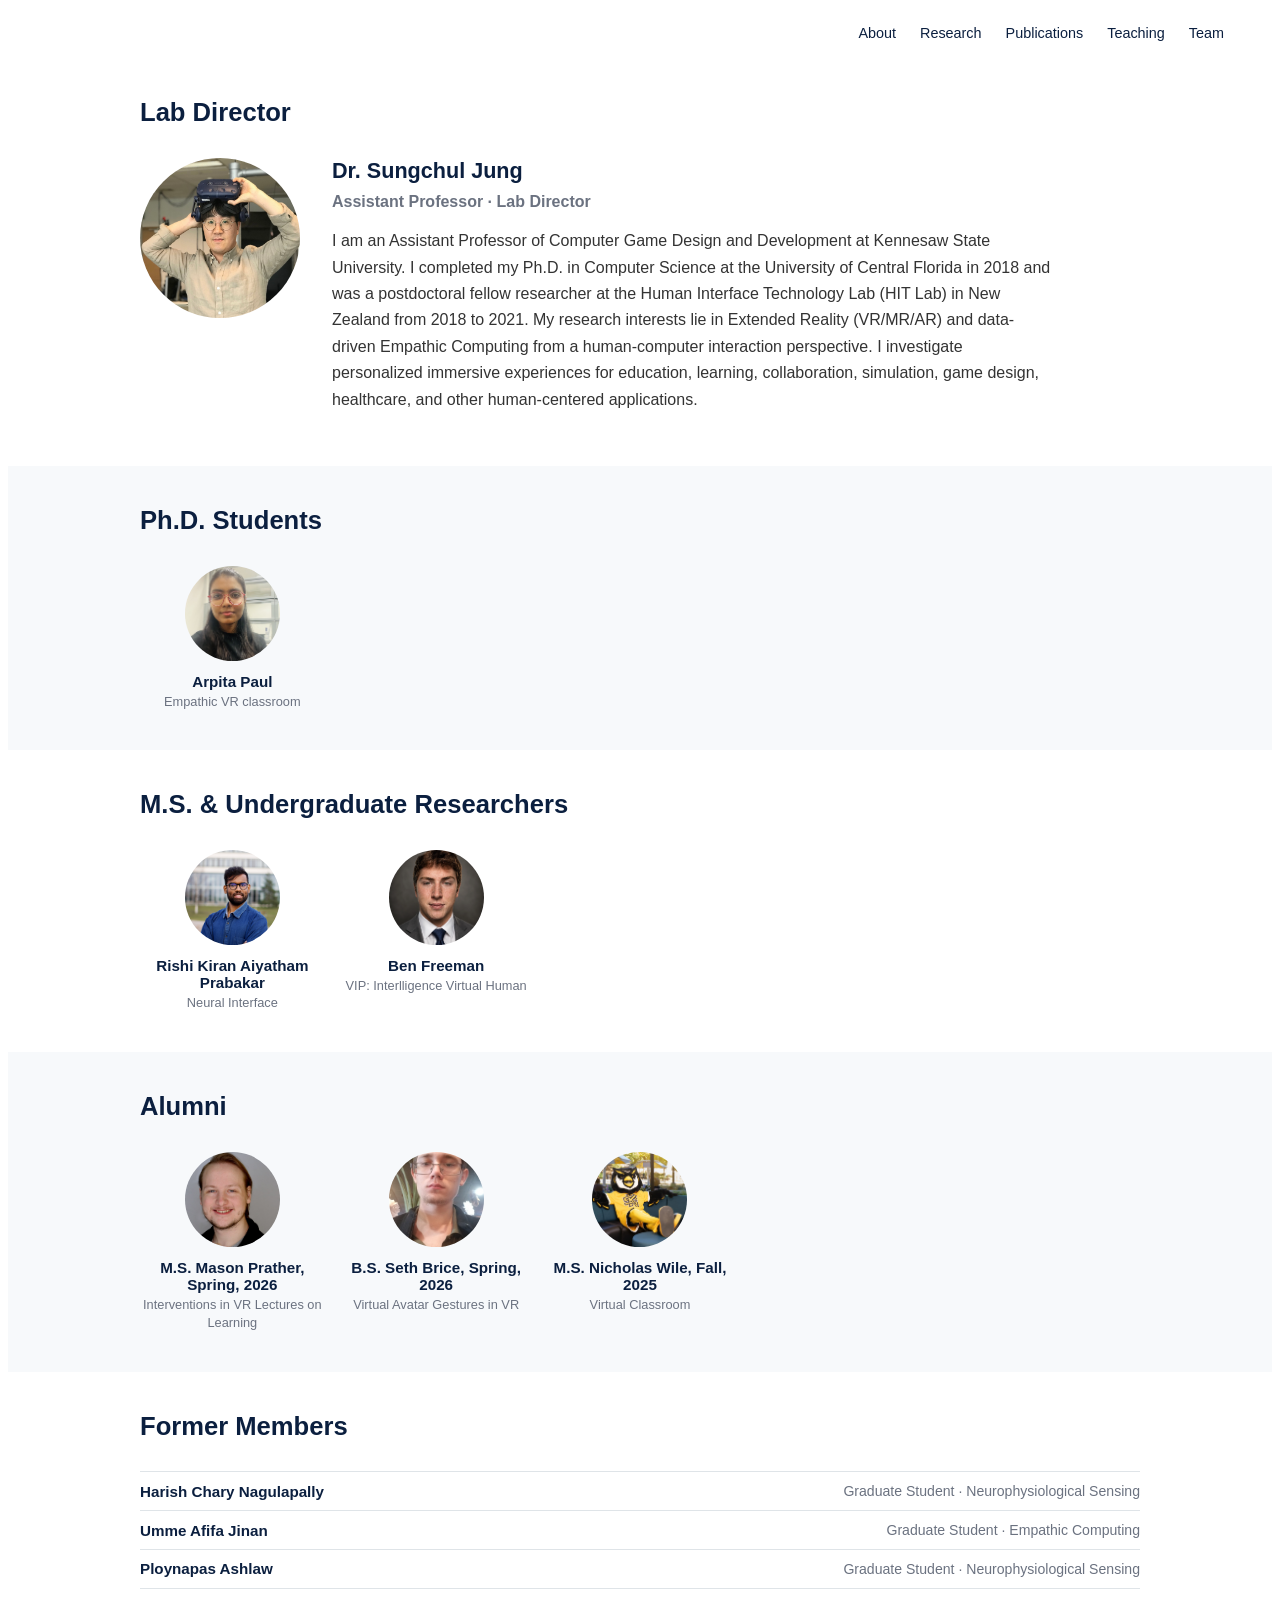
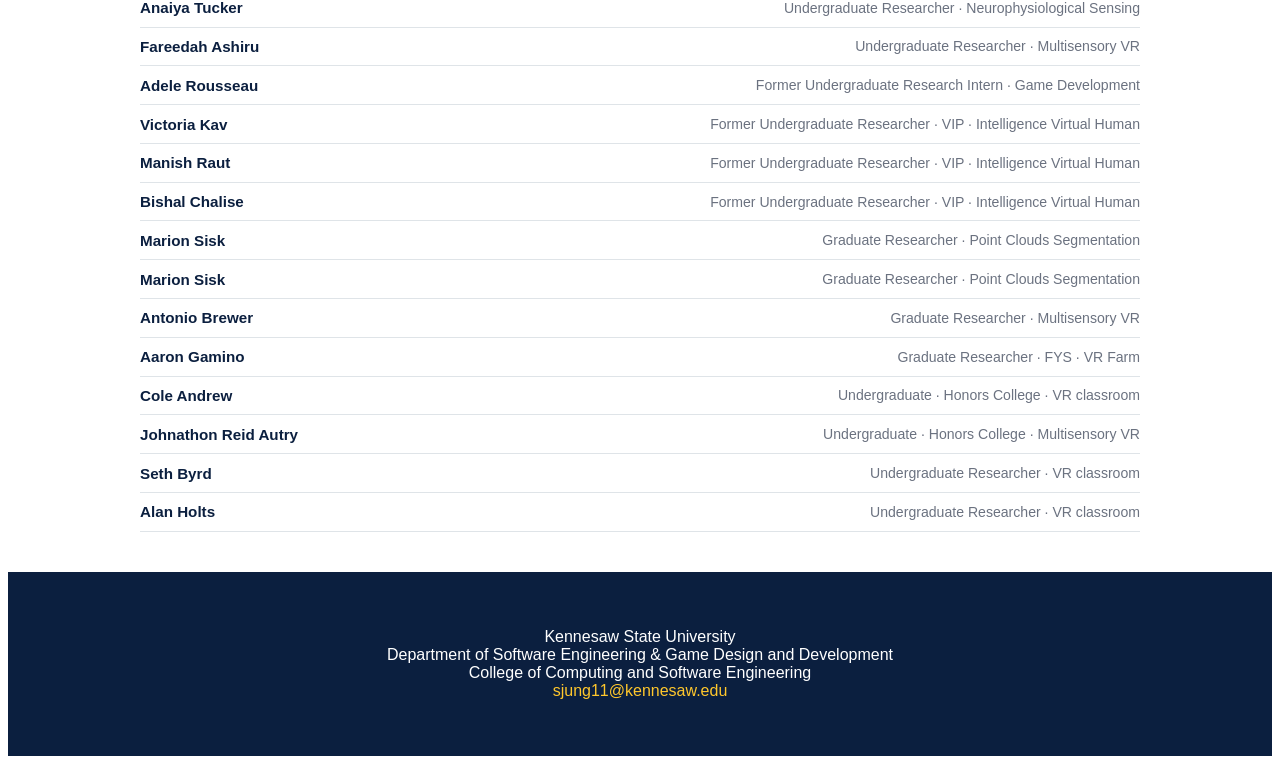
==== members.html @ 5826790e "Update members.html" ====
<!DOCTYPE HTML>
<html lang="en">

<head>

    <title>Team | EI Lab | Kennesaw State University</title>

    <meta charset="utf-8" />

    <meta name="viewport"
          content="width=device-width, initial-scale=1, user-scalable=no" />

    <link rel="stylesheet" href="assets/css/custom.css" />

    <noscript>
        <link rel="stylesheet" href="assets/css/noscript.css" />
    </noscript>

</head>


<body class="is-preload">

<div id="page-wrapper">


    <!-- Header -->

    <header id="header">

        <nav id="nav">

            <ul>

                <li>
                    <a href="index.html">About</a>
                </li>

                <li>
                    <a href="research.html">Research</a>
                </li>

                <li>
                    <a href="publications.html">Publications</a>
                </li>

                <li>
                    <a href="teaching.html">Teaching</a>
                </li>

                <li>
                    <a href="members.html">Team</a>
                </li>

            </ul>

        </nav>

    </header>


    <!-- Lab Director -->

    <section class="team-section">

        <div class="inner">

            <h2>Lab Director</h2>

            <div class="faculty-card">

                <div class="faculty-photo">

                    <img
                        src="images/member/jung.jpg"
                        alt="Dr. Sungchul Jung"
                    />

                </div>


                <div class="faculty-info">

                    <h3>
                        Dr. Sungchul Jung
                    </h3>

                    <p class="member-role">
                        Assistant Professor · Lab Director
                    </p>

                    <p>
                        I am an Assistant Professor of Computer Game Design
                        and Development at Kennesaw State University. I
                        completed my Ph.D. in Computer Science at the
                        University of Central Florida in 2018 and was a
                        postdoctoral fellow researcher at the Human Interface
                        Technology Lab (HIT Lab) in New Zealand from 2018 to
                        2021. My research interests lie in Extended Reality
                        (VR/MR/AR) and data-driven Empathic Computing from a
                        human-computer interaction perspective. I investigate
                        personalized immersive experiences for education,
                        learning, collaboration, simulation, game design,
                        healthcare, and other human-centered applications.
                    </p>

                </div>

            </div>

        </div>

    </section>


    <!-- Ph.D. Students -->

    <section class="team-section team-section-light">

        <div class="inner">

            <h2>Ph.D. Students</h2>

            <div class="student-grid">

                <article class="student-card">

                    <img
                        src="images/member/APaul.jpg"
                        alt="Arpita Paul"
                    />

                    <h3>
                       Arpita Paul
                    </h3>

                    <p>
                        Empathic VR classroom
                    </p>

                </article>

            </div>

        </div>

    </section>


    <!-- M.S. & Undergraduate Researchers -->

    <section class="team-section">

        <div class="inner">

            <h2>M.S. &amp; Undergraduate Researchers</h2>

            <div class="student-grid">


                <article class="student-card">

                    <img
                        src="images/member/Rishi.jpg"
                        alt="Rishi Kiran Aiyatham Prabakar"
                    />

                    <h3>
                        Rishi Kiran Aiyatham Prabakar
                    </h3>

                    <p>
                        Neural Interface
                    </p>

                </article>

                                <article class="student-card">

                    <img
                        src="images/member/Ben.png"
                        alt="Ben Freeman"
                    />

                    <h3>
                        Ben Freeman
                    </h3>

                    <p>
                        VIP: Interlligence Virtual Human
                    </p>

                </article>



            </div>

        </div>

    </section>


    <!-- Alumni -->

    <section class="team-section team-section-light">

        <div class="inner">

            <h2>Alumni</h2>

            <div class="student-grid">


                <article class="student-card">

                    <img
                        src="images/member/mason.png"
                        alt="Mason Prather"
                    />

                    <h3>
                         M.S. Mason Prather, Spring, 2026
                    </h3>

                    <p>
                        Interventions in VR Lectures on Learning
                    </p>

                </article>

                    <article class="student-card">

                    <img
                        src="images/member/seth.png"
                        alt="Seth Brice"
                    />

                    <h3>
                         B.S. Seth Brice, Spring, 2026
                    </h3>

                    <p>
                        Virtual Avatar Gestures in VR
                    </p>

                </article>

                <article class="student-card">

                    <img
                        src="images/member/scrappy.jpg"
                        alt="Nicholas Wile"
                    />

                    <h3>
                         M.S. Nicholas Wile, Fall, 2025
                    </h3>

                    <p>
                        Virtual Classroom
                    </p>

                </article>


            </div>

        </div>

    </section>


    <!-- Former Members -->

    <section class="team-section">

        <div class="inner">

            <h2>Former Members</h2>

            <div class="alumni-list">

                <div class="alumni-item">

                    <strong>
                        Harish Chary Nagulapally
                    </strong>

                    <span>
                        Graduate Student · Neurophysiological Sensing 
                    </span>

                </div>


                <div class="alumni-item">

                    <strong>
                        Umme Afifa Jinan
                    </strong>

                    <span>
                        Graduate Student · Empathic Computing
                    </span>

                </div>

                <div class="alumni-item">

                    <strong>
                        Ploynapas Ashlaw
                    </strong>

                    <span>
                        Graduate Student · Neurophysiological Sensing 
                    </span>

                </div>


                <div class="alumni-item">

                    <strong>
                        Anaiya Tucker
                    </strong>

                    <span>
                        Undergraduate Researcher · Neurophysiological Sensing
                    </span>

                </div>

                <div class="alumni-item">

                    <strong>
                        Fareedah Ashiru
                    </strong>

                    <span>
                        Undergraduate Researcher · Multisensory VR
                    </span>

                </div>


                <div class="alumni-item">

                    <strong>
                        Adele Rousseau
                    </strong>

                    <span>
                        Former Undergraduate Research Intern · Game Development
                    </span>

                </div>

                <div class="alumni-item">

                    <strong>
                        Victoria Kav
                    </strong>

                    <span>
                        Former Undergraduate Researcher · VIP · Intelligence Virtual Human
                    </span>

                </div>

                <div class="alumni-item">

                    <strong>
                        Manish Raut
                    </strong>

                    <span>
                        Former Undergraduate Researcher · VIP · Intelligence Virtual Human
                    </span>

                </div>

                <div class="alumni-item">

                    <strong>
                        Bishal Chalise
                    </strong>

                    <span>
                        Former Undergraduate Researcher · VIP · Intelligence Virtual Human
                    </span>

                </div>

                <div class="alumni-item">

                    <strong>
                        Marion Sisk
                    </strong>

                    <span>
                         Graduate Researcher · Point Clouds Segmentation
                    </span>

                </div>

                <div class="alumni-item">

                    <strong>
                        Marion Sisk
                    </strong>

                    <span>
                         Graduate Researcher · Point Clouds Segmentation
                    </span>

                </div>

                 <div class="alumni-item">

                    <strong>
                        Antonio Brewer
                    </strong>

                    <span>
                         Graduate Researcher · Multisensory VR
                    </span>

                </div>

                <div class="alumni-item">

                    <strong>
                        Aaron Gamino
                    </strong>

                    <span>
                         Graduate Researcher · FYS · VR Farm
                    </span>

                </div>

                <div class="alumni-item">

                    <strong>
                        Cole Andrew
                    </strong>

                    <span>
                         Undergraduate · Honors College · VR classroom
                    </span>

                </div>

                 <div class="alumni-item">

                    <strong>
                        Johnathon Reid Autry
                    </strong>

                    <span>
                         Undergraduate · Honors College · Multisensory VR
                    </span>

                </div>

                <div class="alumni-item">

                    <strong>
                        Seth Byrd
                    </strong>

                    <span>
                         Undergraduate  Researcher · VR classroom
                    </span>

                </div>

                <div class="alumni-item">

                    <strong>
                        Alan Holts
                    </strong>

                    <span>
                         Undergraduate  Researcher · VR classroom
                    </span>

                </div>

            </div>

        </div>

    </section>


    <!-- Footer -->

    <footer id="footer">

        <p>
            Kennesaw State University
            <br />
            Department of Software Engineering &amp; Game Design and Development
            <br />
            College of Computing and Software Engineering
            <br />
            <a href="mailto:sjung11@kennesaw.edu">
                sjung11@kennesaw.edu
            </a>
        </p>

    </footer>


</div>


<!-- Scripts -->

<script src="assets/js/jquery.min.js"></script>
<script src="assets/js/jquery.scrollex.min.js"></script>
<script src="assets/js/jquery.scrolly.min.js"></script>
<script src="assets/js/browser.min.js"></script>
<script src="assets/js/breakpoints.min.js"></script>
<script src="assets/js/util.js"></script>
<script src="assets/js/main.js"></script>

</body>
</html>
---- assets/css/custom.css ----
/* ===================================
   EI Lab Custom Academic Theme
   =================================== */

:root {
    --primary-color: #0B1F3F;
    --accent-color: #FFC72C;
    --light-bg: #F7F9FB;
    --text-color: #333333;
    --muted-text: #6B7280;
    --border-color: #DFE4E8;
    --white: #FFFFFF;
}


/* ================================
   Global
   ================================ */

body {
    font-family: "Helvetica Neue", Helvetica, Arial, sans-serif;
    color: var(--text-color);
    background: var(--white);
}


/* ================================
   Header
   ================================ */

#header {
    display: flex;
    justify-content: flex-end;
    align-items: center;
    padding: 1em 3em;
    background: rgba(255, 255, 255, 0.96);
}

#header #nav ul {
    display: flex;
    align-items: center;
    gap: 1.5em;
    margin: 0;
}

#header #nav li {
    list-style: none;
}

#header #nav a {
    color: var(--primary-color);
    font-size: 0.9em;
    text-decoration: none;
}

#header #nav a:hover {
    color: var(--accent-color);
}


/* ================================
   Hero
   ================================ */

#banner {
    min-height: 0 !important;
    height: auto !important;
    padding: 4.5em 0 1.5em 0 !important;

    background-image: url("../../images/banner.jpg");
    background-position: center;
    background-size: cover;
}

#banner:after {
    background: rgba(255, 255, 255, 0.82);
}

#banner .inner {
    padding: 0;
    margin: 0 auto;
}

#banner h2 {
    display: inline-block;
    margin: 0 0 0.6em 0;

    color: var(--primary-color);
    font-size: 2.8em;
    font-weight: 700;
    line-height: 1.2;
    letter-spacing: 0.01em;
}

#banner h2:after {
    content: "";
    display: block;
    width: 70px;
    height: 4px;
    margin-top: 0.45em;

    background: var(--accent-color);
    border-radius: 2px;
}

#banner p {
    margin: 0;

    color: var(--primary-color);
    font-size: 1.05em;
    line-height: 1.7;
}


/* ================================
   Lab Banner
   ================================ */

.lab-banner-image {
    width: 100%;
    margin: 0;
    padding: 0;
    background: var(--white);
    overflow: hidden;
}

.lab-banner-image img {
    display: block;
    width: 100%;
    height: auto;
    margin: 0;
    object-fit: contain;
}

/* ================================
   About
   ================================ */

.wrapper.style1 {
    background: var(--white);
}

.wrapper.style1 .inner {
    max-width: 1000px;
    margin: 0 auto;
}

.wrapper.style1 .major {
    text-align: left !important;
}

.wrapper.style1 .major h2 {
    margin-bottom: 0.8em;

    color: var(--primary-color);
    font-size: 2em;
    font-weight: 600;
    text-align: left !important;
}

.wrapper.style1 .major p {
    max-width: none;
    margin: 0 0 1em 0;

    color: var(--text-color);
    font-size: 1em;
    line-height: 1.8;
    text-align: left !important;
}


/* ================================
   News
   ================================ */

#news {
    background: var(--light-bg);
}

#news .inner {
    max-width: 1000px;
    margin: 0 auto;
}

#news .major {
    text-align: left;
}

#news h2 {
    color: var(--primary-color);
    font-size: 2em;
    font-weight: 600;
}

.news-year {
    margin-top: 2.5em;
}

.news-year:first-of-type {
    margin-top: 0.5em;
}

.news-year > h3 {
    margin: 0 0 0.8em 0;

    color: var(--primary-color);
    font-size: 1.6em;
    font-weight: 700;
}

.news-item {
    display: grid;
    grid-template-columns: 100px 1fr;
    gap: 2em;

    padding: 1.1em 0;

    border-bottom: 1px solid var(--border-color);
}

.news-date {
    color: var(--muted-text);
    font-size: 0.9em;
    line-height: 1.6;
}

.news-content {
    min-width: 0;
    text-align: left;
}

.news-content h4 {
    margin: 0 0 0.4em 0;

    color: var(--primary-color);
    font-size: 1.05em;
    font-weight: 600;
    line-height: 1.4;
}

.news-content p {
    margin: 0;

    font-size: 0.95em;
    line-height: 1.6;
}


/* News Icon */

.news-title-with-icon {
    display: flex;
    align-items: center;
    gap: 0.8em;
}

.news-title-with-icon .news-icon {
    width: 38px;
    height: 38px;

    object-fit: contain;
    flex-shrink: 0;
}


/* Open Position */

.news-tag {
    display: inline-block;
    flex-shrink: 0;

    margin-right: 0.6em;
    padding: 0.2em 0.5em;

    background: var(--accent-color);
    color: var(--primary-color);

    font-size: 0.65em;
    font-weight: 700;
    letter-spacing: 0.03em;
    line-height: 1.2;

    border-radius: 2px;
    vertical-align: middle;
}

.news-tag.closed {
    background: #9CA3AF;
    color: #FFFFFF;
}

/* ================================
   Common Page Header
   ================================ */

.page-header {
    padding: 3em 0 2em 0;
    background: var(--light-bg);
}

.page-header .inner {
    max-width: 1000px;
    margin: 0 auto;
}

.page-header h1 {
    margin: 0 0 0.3em 0;

    color: var(--primary-color);
    font-size: 2.2em;
    font-weight: 600;
}

.page-header p {
    margin: 0;

    color: var(--muted-text);
    font-size: 0.95em;
}


/* ================================
   Team
   ================================ */

.team-section {
    padding: 2.5em 0;
    background: var(--white);
}

.team-section-light {
    background: var(--light-bg);
}

.team-section .inner {
    max-width: 1000px;
    margin: 0 auto;
}

.team-section h2 {
    margin: 0 0 1.2em 0;

    color: var(--primary-color);
    font-size: 1.6em;
    font-weight: 600;
}


/* Faculty */

.faculty-card {
    display: flex;
    align-items: flex-start;
    gap: 2em;
}

.faculty-photo {
    flex: 0 0 160px;
}

.faculty-photo img {
    display: block;
    width: 160px;
    height: 160px;

    object-fit: cover;
    border-radius: 50%;
}

.faculty-info {
    flex: 1;
    max-width: 720px;
    text-align: left;
}

.faculty-info h3 {
    margin: 0 0 0.25em 0;

    color: var(--primary-color);
    font-size: 1.35em;
    font-weight: 600;
}

.member-role {
    margin: 0 0 0.7em 0;

    color: var(--muted-text);
    font-weight: 600;
}

.faculty-info p {
    margin: 0 0 0.8em 0;

    line-height: 1.65;
    text-align: left;
}


/* Students */

.student-grid {
    display: grid;
    grid-template-columns: repeat(5, 1fr);
    gap: 1.2em;
}

.student-card {
    text-align: center;
}

.student-card img {
    width: 95px;
    height: 95px;
    margin-bottom: 0.5em;

    object-fit: cover;
    border-radius: 50%;
}

.student-card h3 {
    margin: 0 0 0.2em 0;

    color: var(--primary-color);
    font-size: 0.95em;
    font-weight: 600;
}

.student-card p {
    margin: 0;

    color: var(--muted-text);
    font-size: 0.8em;
    line-height: 1.4;
}


/* Alumni / Former Members */

.alumni-list {
    border-top: 1px solid var(--border-color);
}

.alumni-item {
    display: flex;
    justify-content: space-between;
    align-items: center;
    gap: 1.5em;

    padding: 0.65em 0;

    border-bottom: 1px solid var(--border-color);
}

.alumni-item strong {
    color: var(--primary-color);
    font-size: 0.95em;
}

.alumni-item span {
    color: var(--muted-text);
    font-size: 0.88em;
}


/* ================================
   Publications
   ================================ */

.publication-page {
    padding: 2.5em 0 3em 0;
    background: var(--white);
}

.publication-page .inner {
    max-width: 1000px;
    margin: 0 auto;
}

.page-heading {
    margin-bottom: 2em;
    text-align: left;
}

.page-heading h1 {
    margin: 0 0 0.3em 0;

    color: var(--primary-color);
    font-size: 2.1em;
    font-weight: 600;
}

.page-heading p {
    margin: 0;

    color: var(--muted-text);
    font-size: 0.9em;
}

.page-heading .publication-links {
    margin-top: 0.7em;
}

.publication-links {
    display: flex;
    gap: 1em;
}

.publication-links a {
    color: var(--primary-color);
    font-size: 0.85em;
    text-decoration: none;
}

.publication-links a:hover {
    color: var(--accent-color);
}


/* Publication Year */

.publication-year {
    margin-bottom: 1.8em;
}

.publication-year h2 {
    margin: 0 0 0.6em 0;
    padding-bottom: 0.3em;

    color: var(--primary-color);
    font-size: 1.45em;
    font-weight: 700;

    border-bottom: 2px solid var(--accent-color);
}


/* Publication Item */

.publication-item {
    padding: 0.5em 0;
    border-bottom: 1px solid var(--border-color);
}

.publication-details {
    font-size: 0.85em;
    line-height: 1.55;
}

.publication-number {
    color: var(--primary-color);
    font-weight: 600;
}

.publication-title {
    color: var(--primary-color);
    font-weight: 600;
}

.publication-authors {
    color: var(--text-color);
}

.publication-venue,
.publication-pages {
    color: var(--muted-text);
}

.publication-details a {
    color: var(--primary-color);
    font-weight: 600;
    text-decoration: none;
}

.publication-details a:hover {
    color: var(--accent-color);
}

.publication-loading,
.publication-error,
.publication-empty {
    color: var(--muted-text);
    font-size: 0.9em;
}


/* ================================
   Research
   ================================ */

.research-page {
    padding: 2.5em 0 4em 0;
    background: var(--white);
}

.research-page .inner {
    max-width: 1000px;
    margin: 0 auto;
}

.research-grid {
    display: grid;
    grid-template-columns: repeat(3, 1fr);
    gap: 1.5em;
}

.research-card {
    padding: 0;

    background: var(--white);
    border: 1px solid var(--border-color);
}

.research-card img {
    display: block;
    width: 100%;
    height: 180px;
    object-fit: cover;
}

.research-card h2 {
    margin: 0.9em 1em 0.35em 1em;

    color: var(--primary-color);
    font-size: 1.05em;
    font-weight: 600;
}

.research-card p {
    margin: 0 1em 0.8em 1em;

    color: var(--text-color);
    font-size: 0.85em;
    line-height: 1.5;
}

.project-link {
    display: inline-block;
    margin: 0 1em 1em 1em;

    color: var(--primary-color);
    font-size: 0.8em;
    font-weight: 600;
    text-decoration: none;
}

.project-link:hover {
    color: var(--accent-color);
}


/* ================================
   Teaching
   ================================ */

.teaching-term {
    margin-bottom: 2em;
}

.teaching-term h3 {
    margin: 0 0 0.7em 0;
    padding-bottom: 0.4em;

    color: var(--primary-color);
    font-size: 1.35em;
    font-weight: 600;

    border-bottom: 2px solid var(--accent-color);
}

.course-list {
    margin: 0;
    padding-left: 1.2em;
}

.course-list li {
    margin-bottom: 0.5em;
    line-height: 1.6;
}

.course-list strong {
    color: var(--primary-color);
}


/* ================================
   Footer
   ================================ */

#footer {
    padding: 2.5em 0;

    background: var(--primary-color);
    text-align: center;
}

#footer p {
    color: var(--white);
}

#footer a {
    color: var(--accent-color);
    text-decoration: none;
}

#footer a:hover {
    color: var(--white);
}


/* ================================
   Responsive: Tablet
   ================================ */

@media screen and (max-width: 980px) {

    .student-grid {
        grid-template-columns: repeat(4, 1fr);
    }

    .research-grid {
        grid-template-columns: repeat(2, 1fr);
    }
}


/* ================================
   Responsive: Mobile
   ================================ */

@media screen and (max-width: 736px) {

    /* Header */

    #header {
        justify-content: center;
        padding: 1em;
    }

    #header #nav ul {
        gap: 0.8em;
        flex-wrap: wrap;
        justify-content: center;
    }

    #header #nav a {
        font-size: 0.8em;
    }


    /* Hero */

    #banner {
        padding: 4em 1.5em 1em 1.5em !important;
    }

    #banner h2 {
        font-size: 2em;
    }

    #banner p {
        font-size: 0.9em;
    }

    #banner h2:after {
        width: 50px;
        height: 3px;
    }


    /* About */

    .wrapper.style1 h2 {
        font-size: 1.7em;
    }


    /* News */

    #news h2 {
        font-size: 1.7em;
    }

    .news-year > h3 {
        font-size: 1.4em;
    }

    .news-item {
        grid-template-columns: 75px 1fr;
        gap: 1em;
    }

    .news-date {
        font-size: 0.8em;
    }

    .news-content h4 {
        font-size: 1em;
    }

    .news-title-with-icon .news-icon {
        width: 32px;
        height: 32px;
    }

    .news-tag {
        font-size: 0.6em;
    }


    /* Team */

    .page-header {
        padding: 2.5em 1.5em 1.5em 1.5em;
    }

    .team-section {
        padding: 2em 1.5em;
    }

    .team-section h2 {
        margin-bottom: 1em;
        font-size: 1.4em;
    }

    .faculty-card {
        display: block;
        text-align: center;
    }

    .faculty-photo {
        margin: 0 auto 1em auto;
    }

    .faculty-info {
        margin: 0 auto;
        text-align: left;
    }

    .student-grid {
        grid-template-columns: repeat(2, 1fr);
        gap: 1.2em;
    }

    .student-card img {
        width: 85px;
        height: 85px;
    }

    .alumni-item {
        display: block;
        padding: 0.6em 0;
    }

    .alumni-item span {
        display: block;
        margin-top: 0.2em;
    }


    /* Publications */

    .publication-page {
        padding: 2em 1.5em 2.5em 1.5em;
    }

    .page-heading h1 {
        font-size: 1.8em;
    }

    .publication-year h2 {
        font-size: 1.3em;
    }

    .publication-details {
        font-size: 0.82em;
        line-height: 1.5;
    }


    /* Research */

    .research-page {
        padding: 2em 1.5em 3em 1.5em;
    }

    .research-grid {
        grid-template-columns: 1fr;
    }

    .research-card img {
        height: 200px;
    }
}
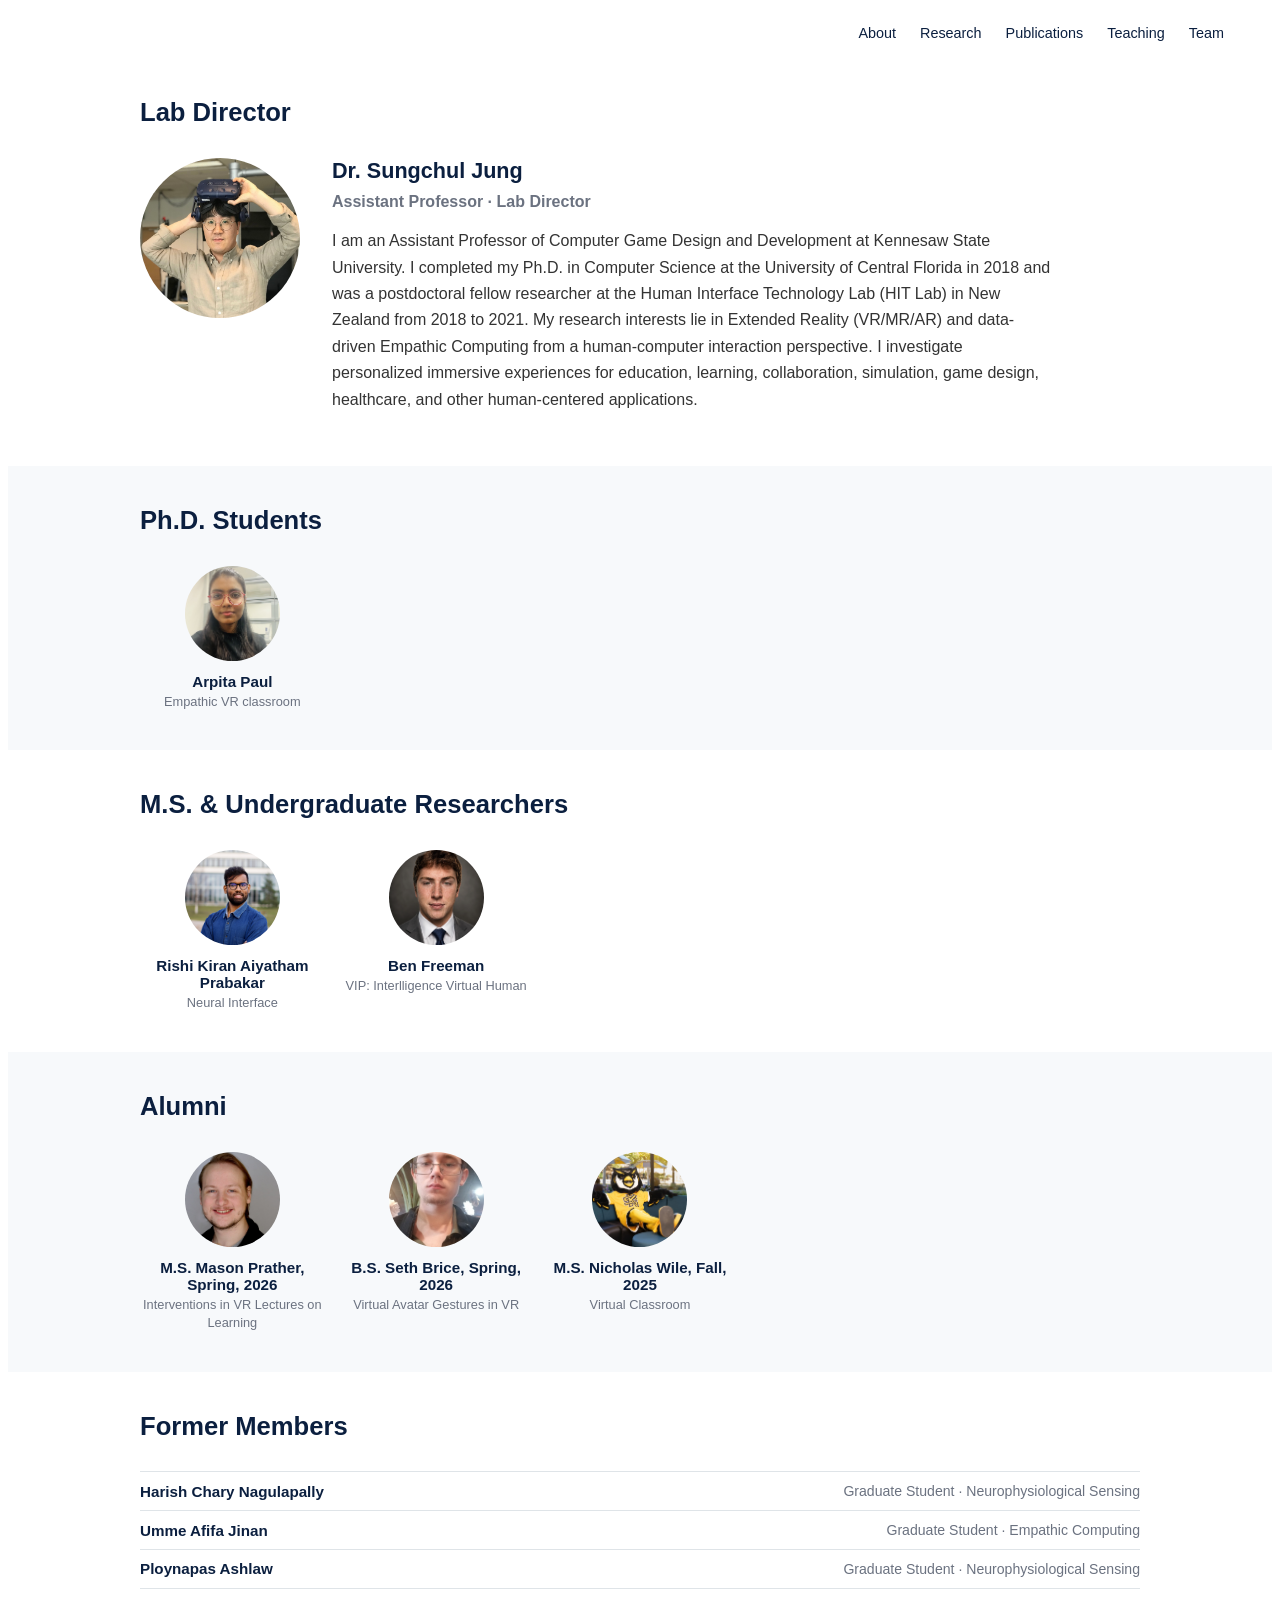
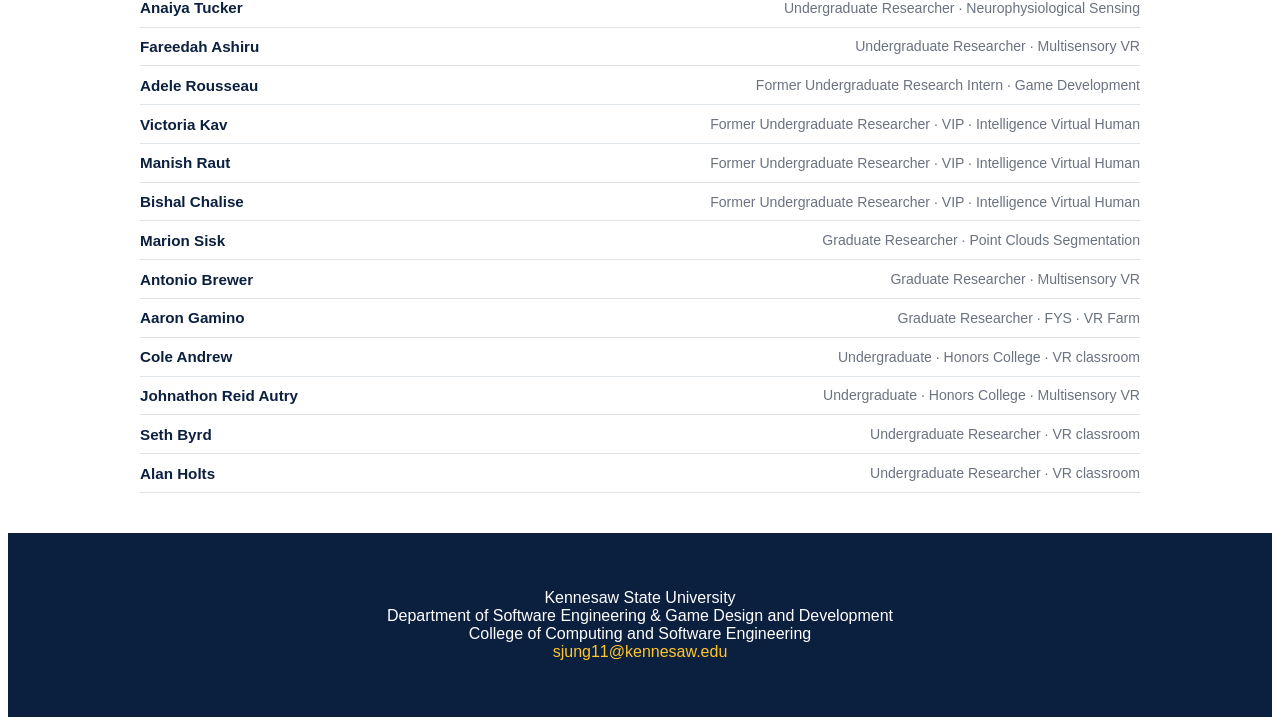
==== commit 0b2ced4e: "Update members.html" ====
--- a/members.html
+++ b/members.html
@@ -404,18 +404,6 @@
 
                 </div>
 
-                <div class="alumni-item">
-
-                    <strong>
-                        Marion Sisk
-                    </strong>
-
-                    <span>
-                         Graduate Researcher · Point Clouds Segmentation
-                    </span>
-
-                </div>
-
                  <div class="alumni-item">
 
                     <strong>
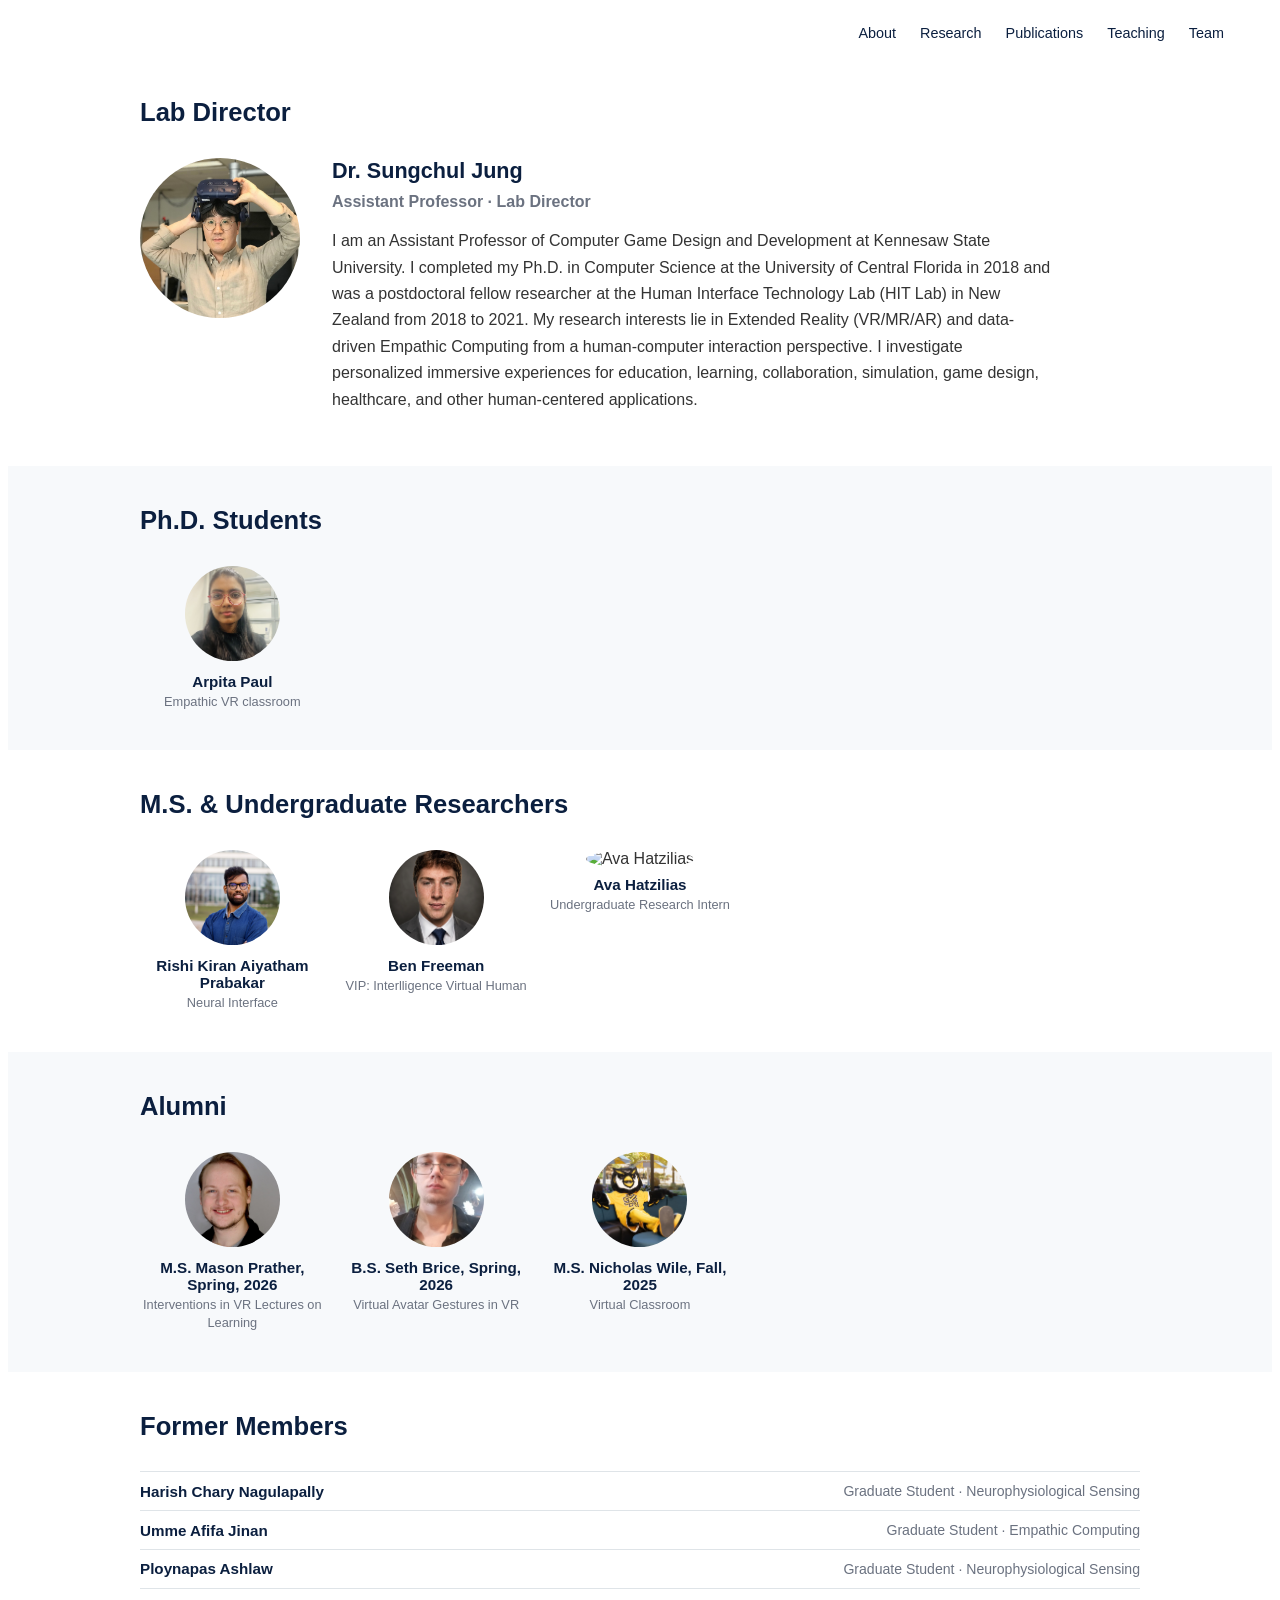
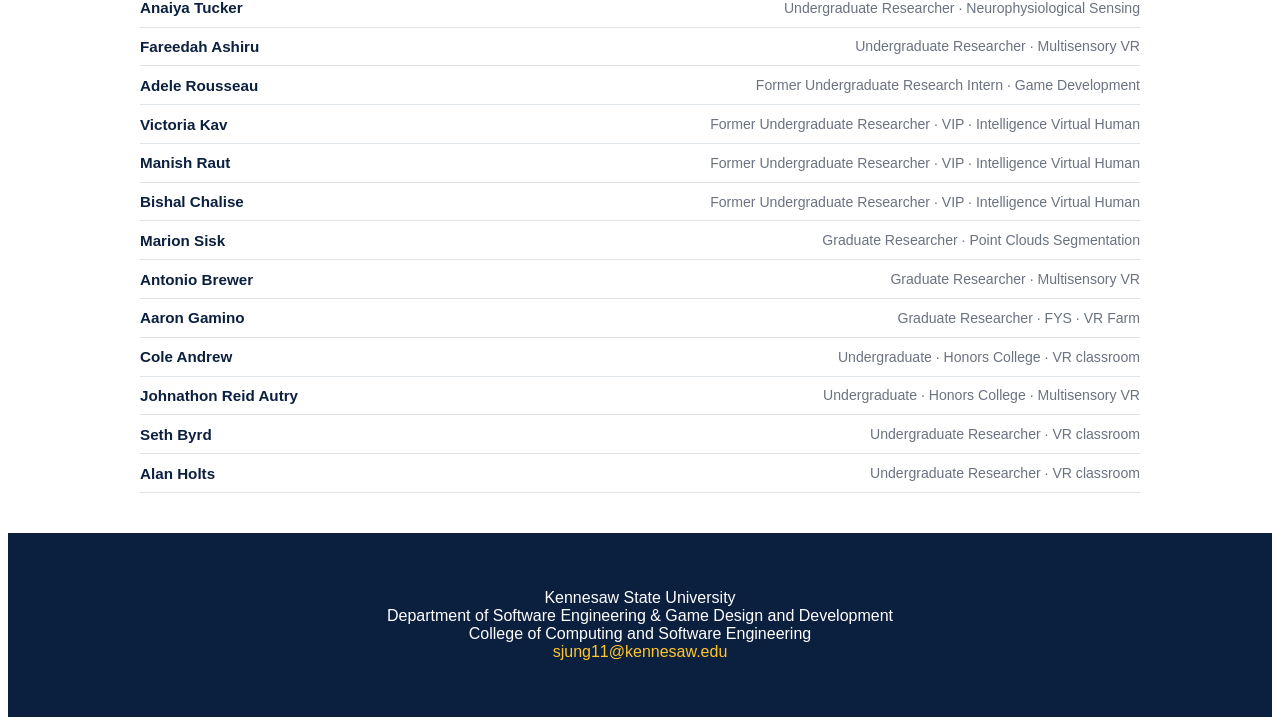
==== commit 125aa6cd: "Update members.html" ====
--- a/members.html
+++ b/members.html
@@ -175,7 +175,7 @@
 
                 </article>
 
-                                <article class="student-card">
+                <article class="student-card">
 
                     <img
                         src="images/member/Ben.png"
@@ -188,6 +188,23 @@
 
                     <p>
                         VIP: Interlligence Virtual Human
+                    </p>
+
+                </article>
+
+                <article class="student-card">
+
+                    <img
+                        src="images/member/"
+                        alt="Ava Hatzilias"
+                    />
+
+                    <h3>
+                        Ava Hatzilias
+                    </h3>
+
+                    <p>
+                        Undergraduate Research Intern
                     </p>
 
                 </article>
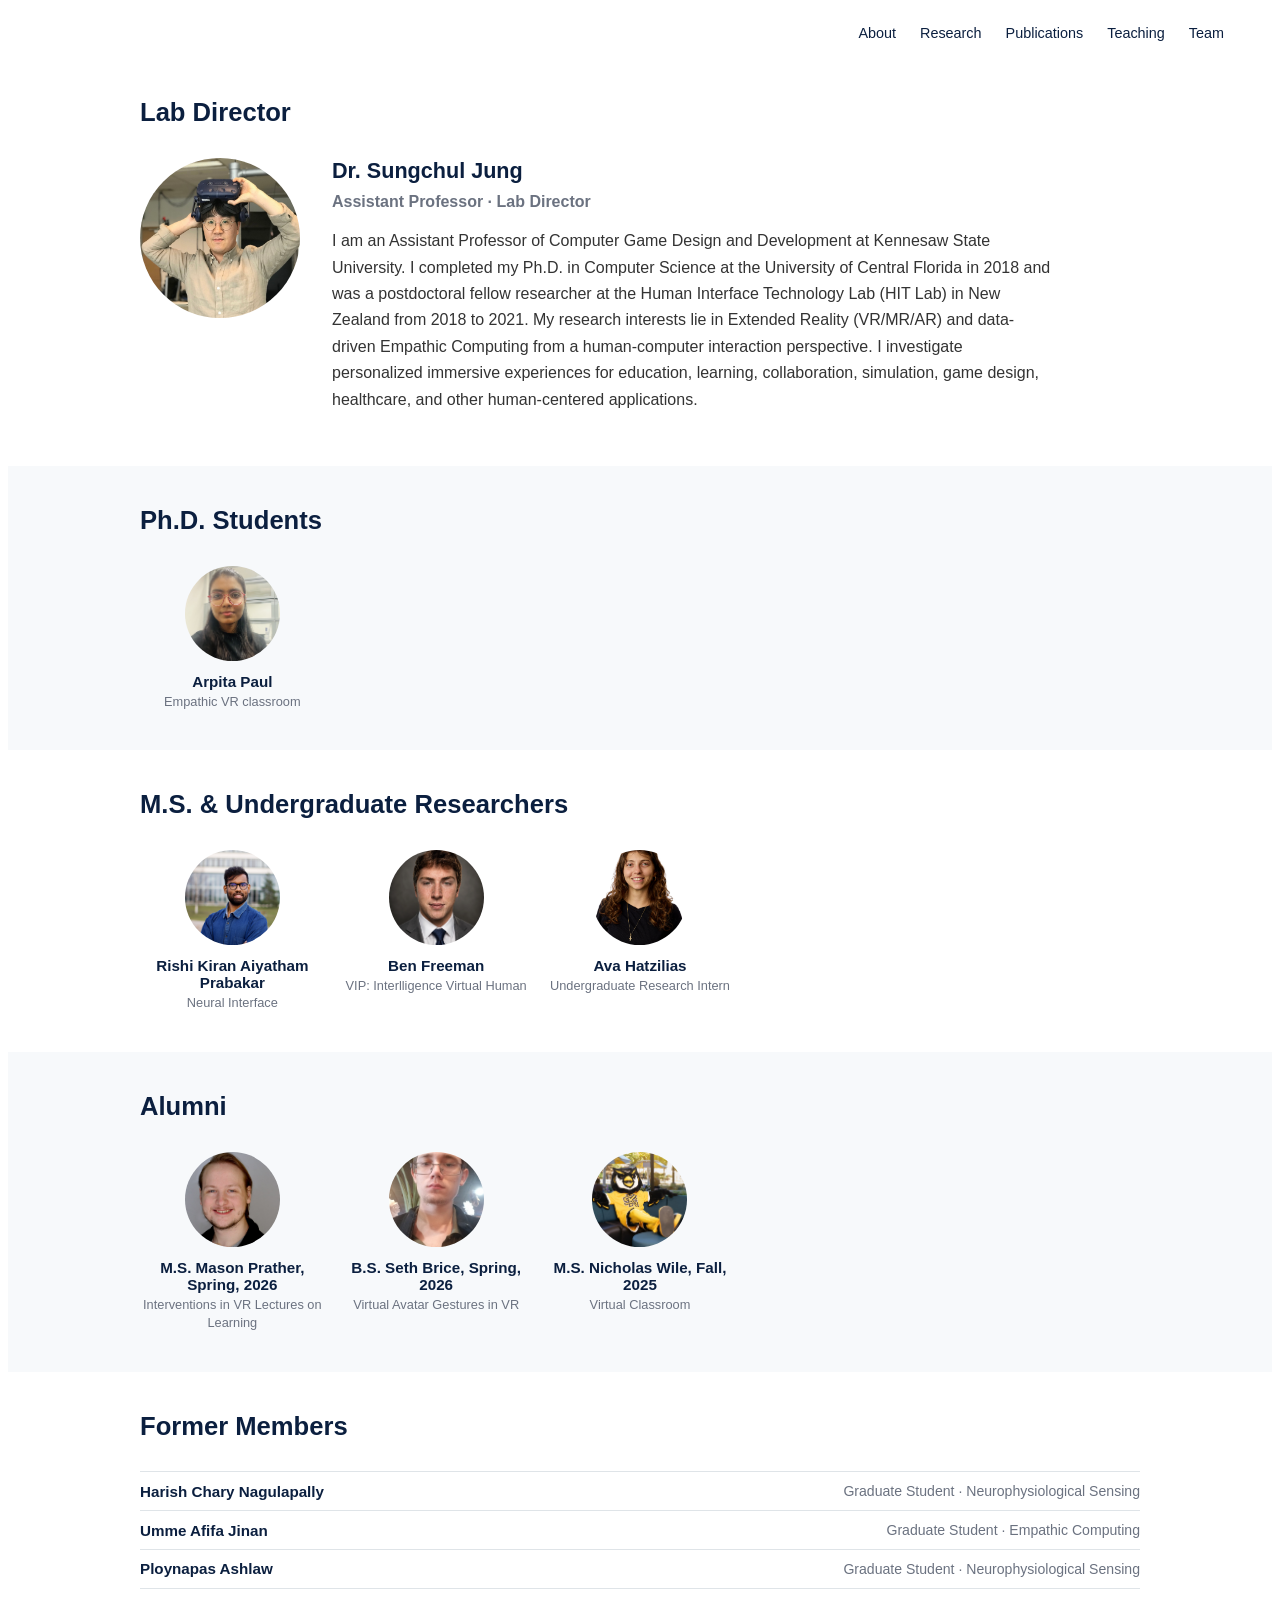
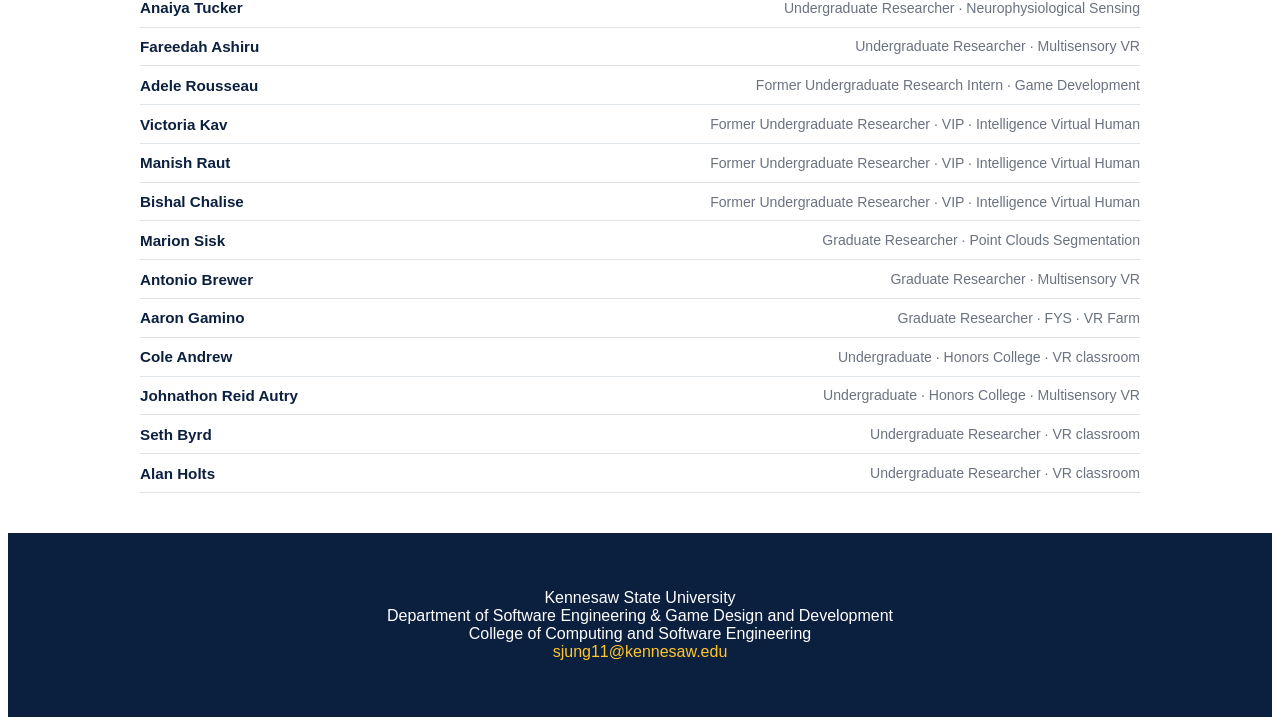
==== commit acf61390: "Update members.html" ====
--- a/members.html
+++ b/members.html
@@ -195,7 +195,7 @@
                 <article class="student-card">
 
                     <img
-                        src="images/member/"
+                        src="images/member/Ava.jpeg"
                         alt="Ava Hatzilias"
                     />
 
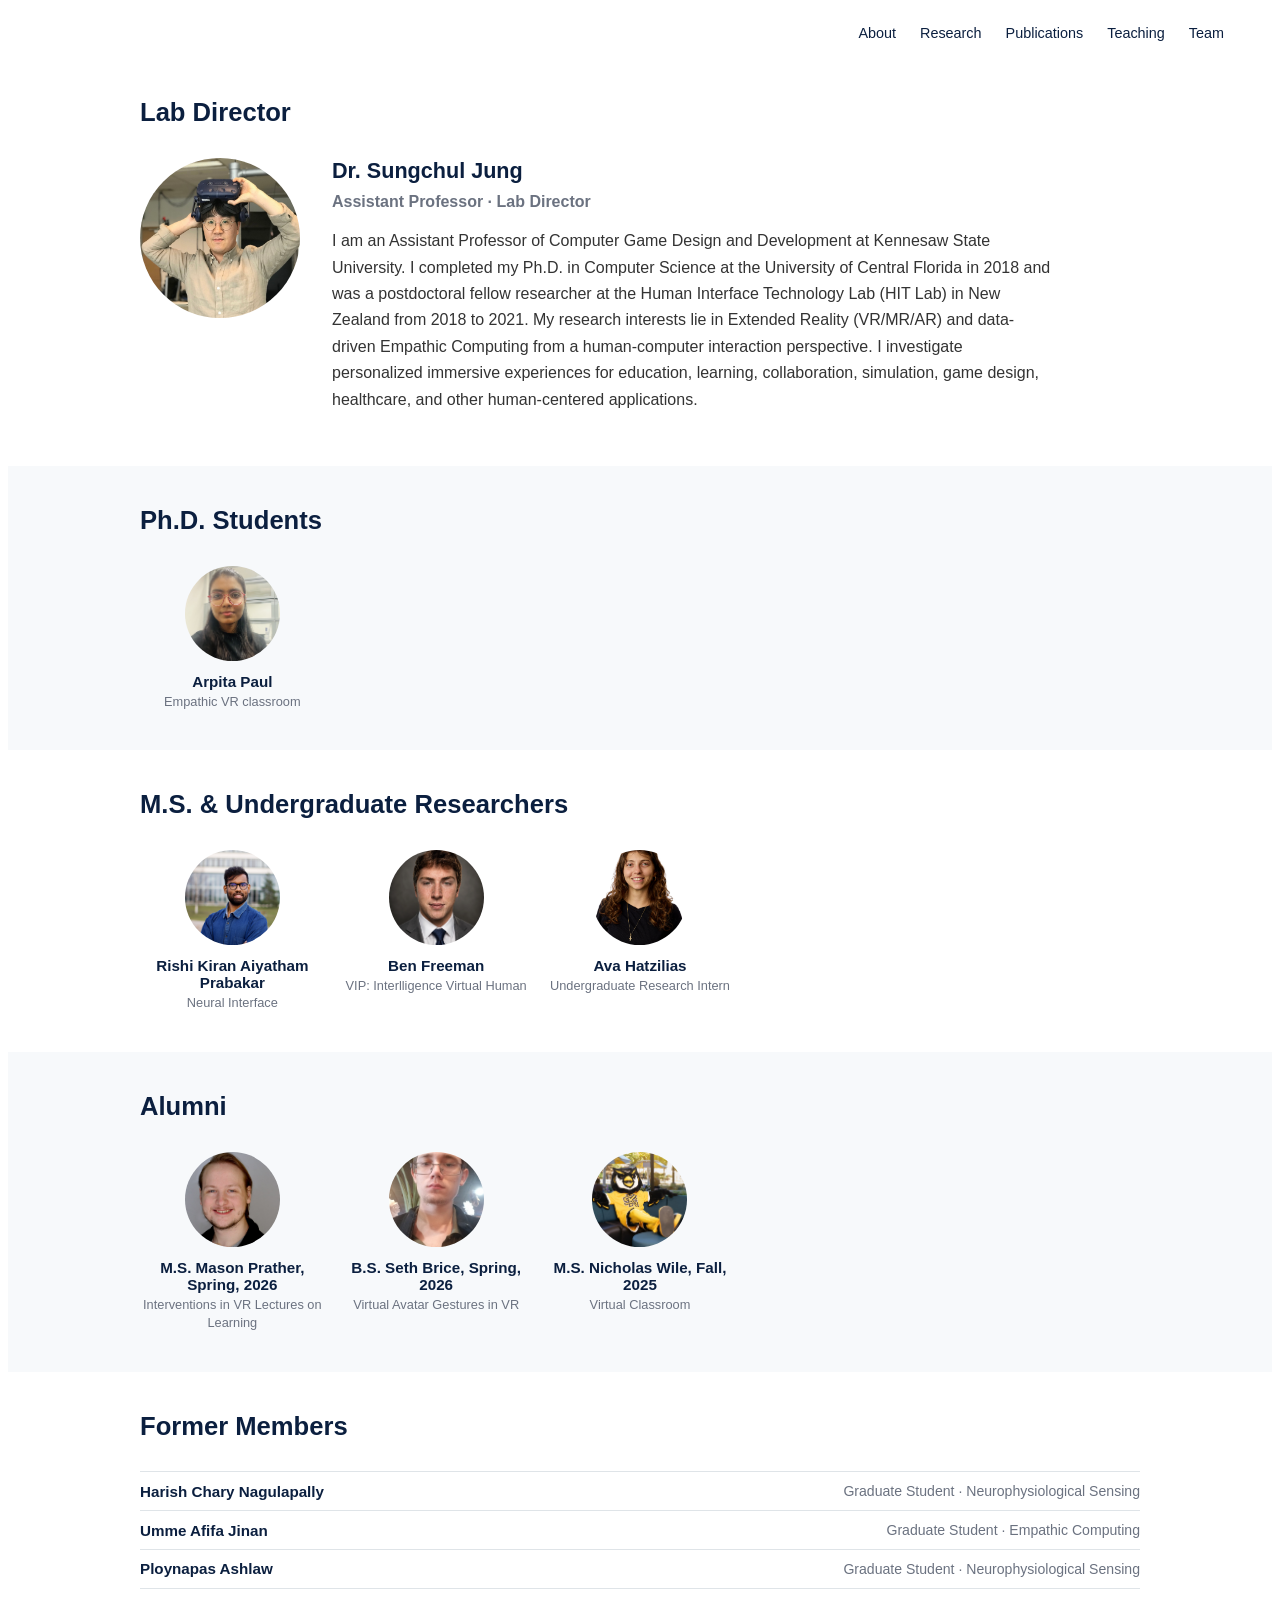
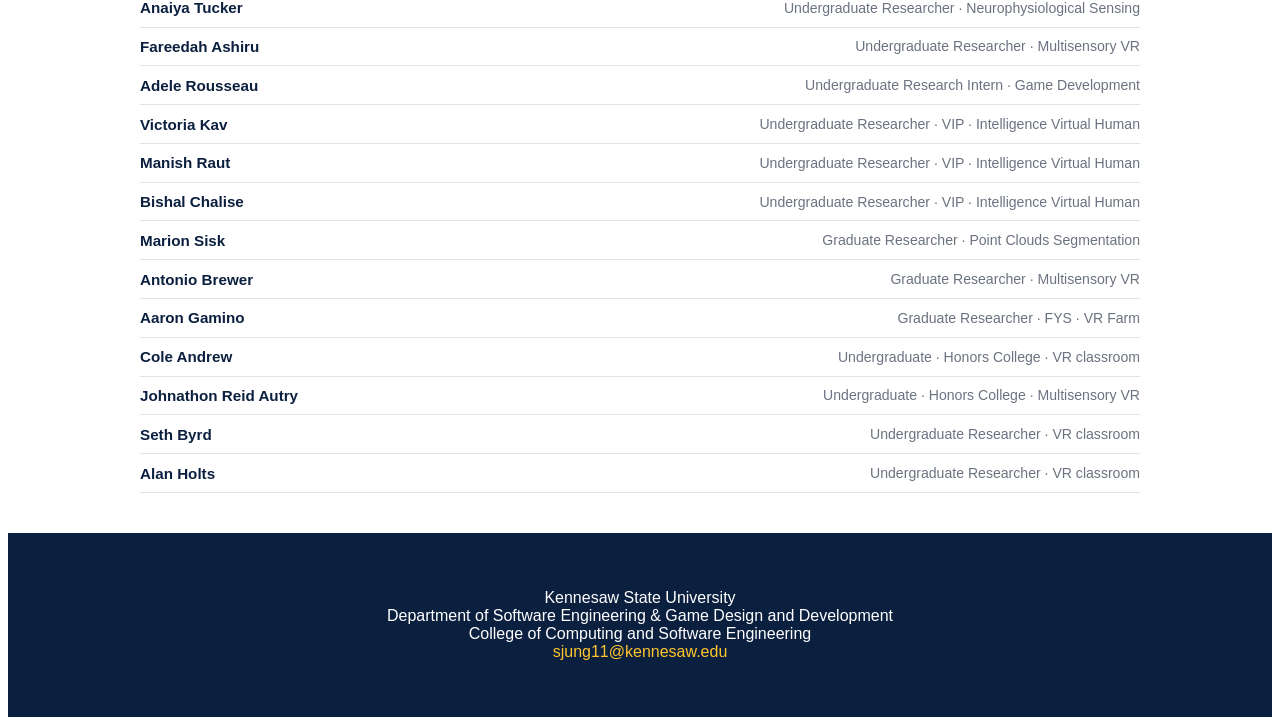
==== commit e64aa906: "Update members.html" ====
--- a/members.html
+++ b/members.html
@@ -368,7 +368,7 @@
                     </strong>
 
                     <span>
-                        Former Undergraduate Research Intern · Game Development
+                        Undergraduate Research Intern · Game Development
                     </span>
 
                 </div>
@@ -380,7 +380,7 @@
                     </strong>
 
                     <span>
-                        Former Undergraduate Researcher · VIP · Intelligence Virtual Human
+                        Undergraduate Researcher · VIP · Intelligence Virtual Human
                     </span>
 
                 </div>
@@ -392,7 +392,7 @@
                     </strong>
 
                     <span>
-                        Former Undergraduate Researcher · VIP · Intelligence Virtual Human
+                        Undergraduate Researcher · VIP · Intelligence Virtual Human
                     </span>
 
                 </div>
@@ -404,7 +404,7 @@
                     </strong>
 
                     <span>
-                        Former Undergraduate Researcher · VIP · Intelligence Virtual Human
+                        Undergraduate Researcher · VIP · Intelligence Virtual Human
                     </span>
 
                 </div>
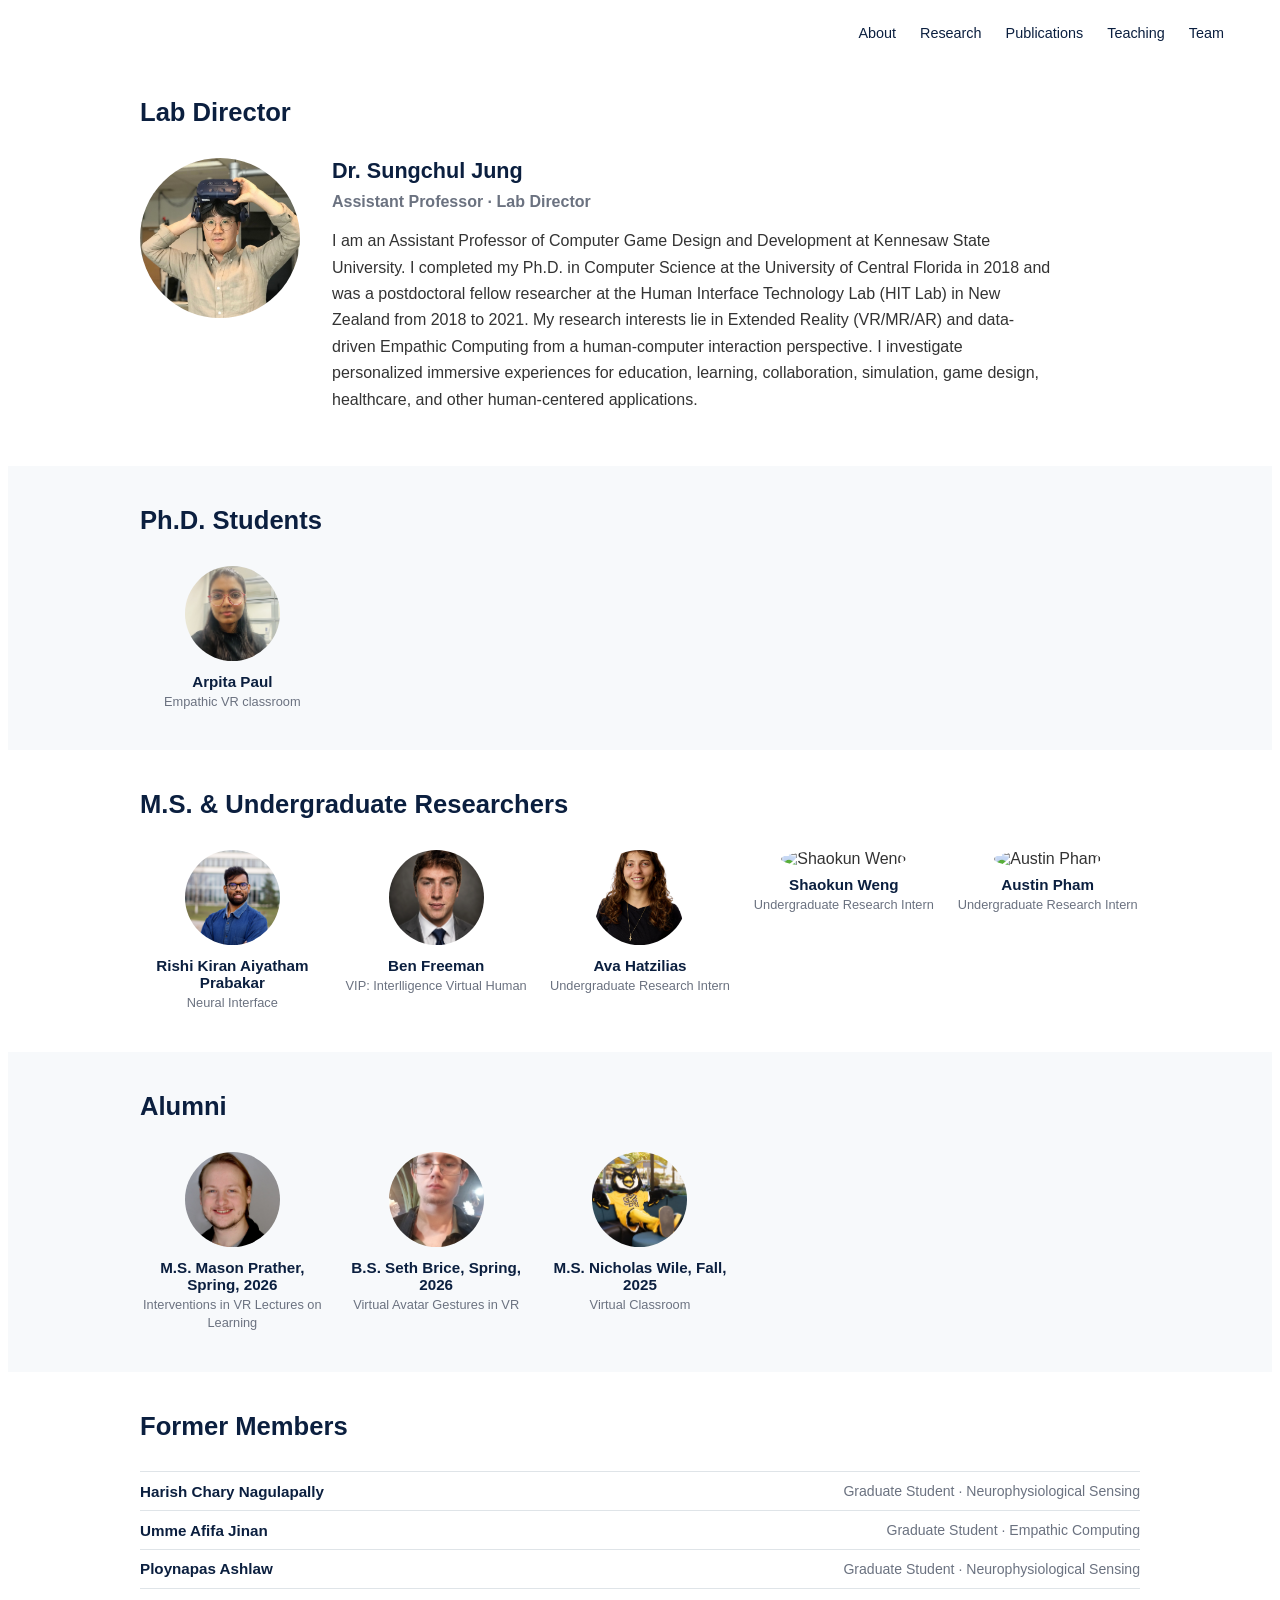
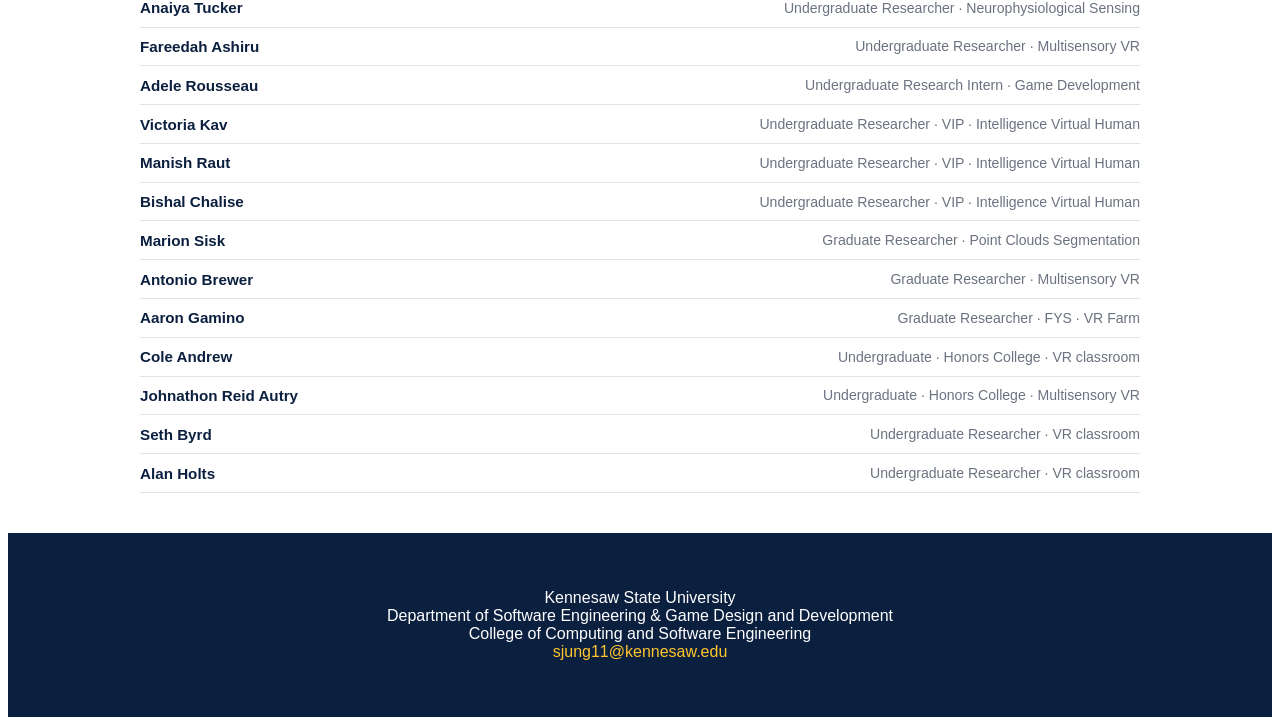
==== commit 14245e6b: "Update members.html" ====
--- a/members.html
+++ b/members.html
@@ -209,6 +209,40 @@
 
                 </article>
 
+                 <article class="student-card">
+
+                    <img
+                        src="images/member/shaokun.jpeg"
+                        alt="Shaokun Weng"
+                    />
+
+                    <h3>
+                        Shaokun Weng
+                    </h3>
+
+                    <p>
+                        Undergraduate Research Intern
+                    </p>
+
+                </article>
+
+                <article class="student-card">
+
+                    <img
+                        src="images/member/scrappy.jpeg"
+                        alt="Austin Pham"
+                    />
+
+                    <h3>
+                        Austin Pham
+                    </h3>
+
+                    <p>
+                        Undergraduate Research Intern
+                    </p>
+
+                </article>
+
 
 
             </div>
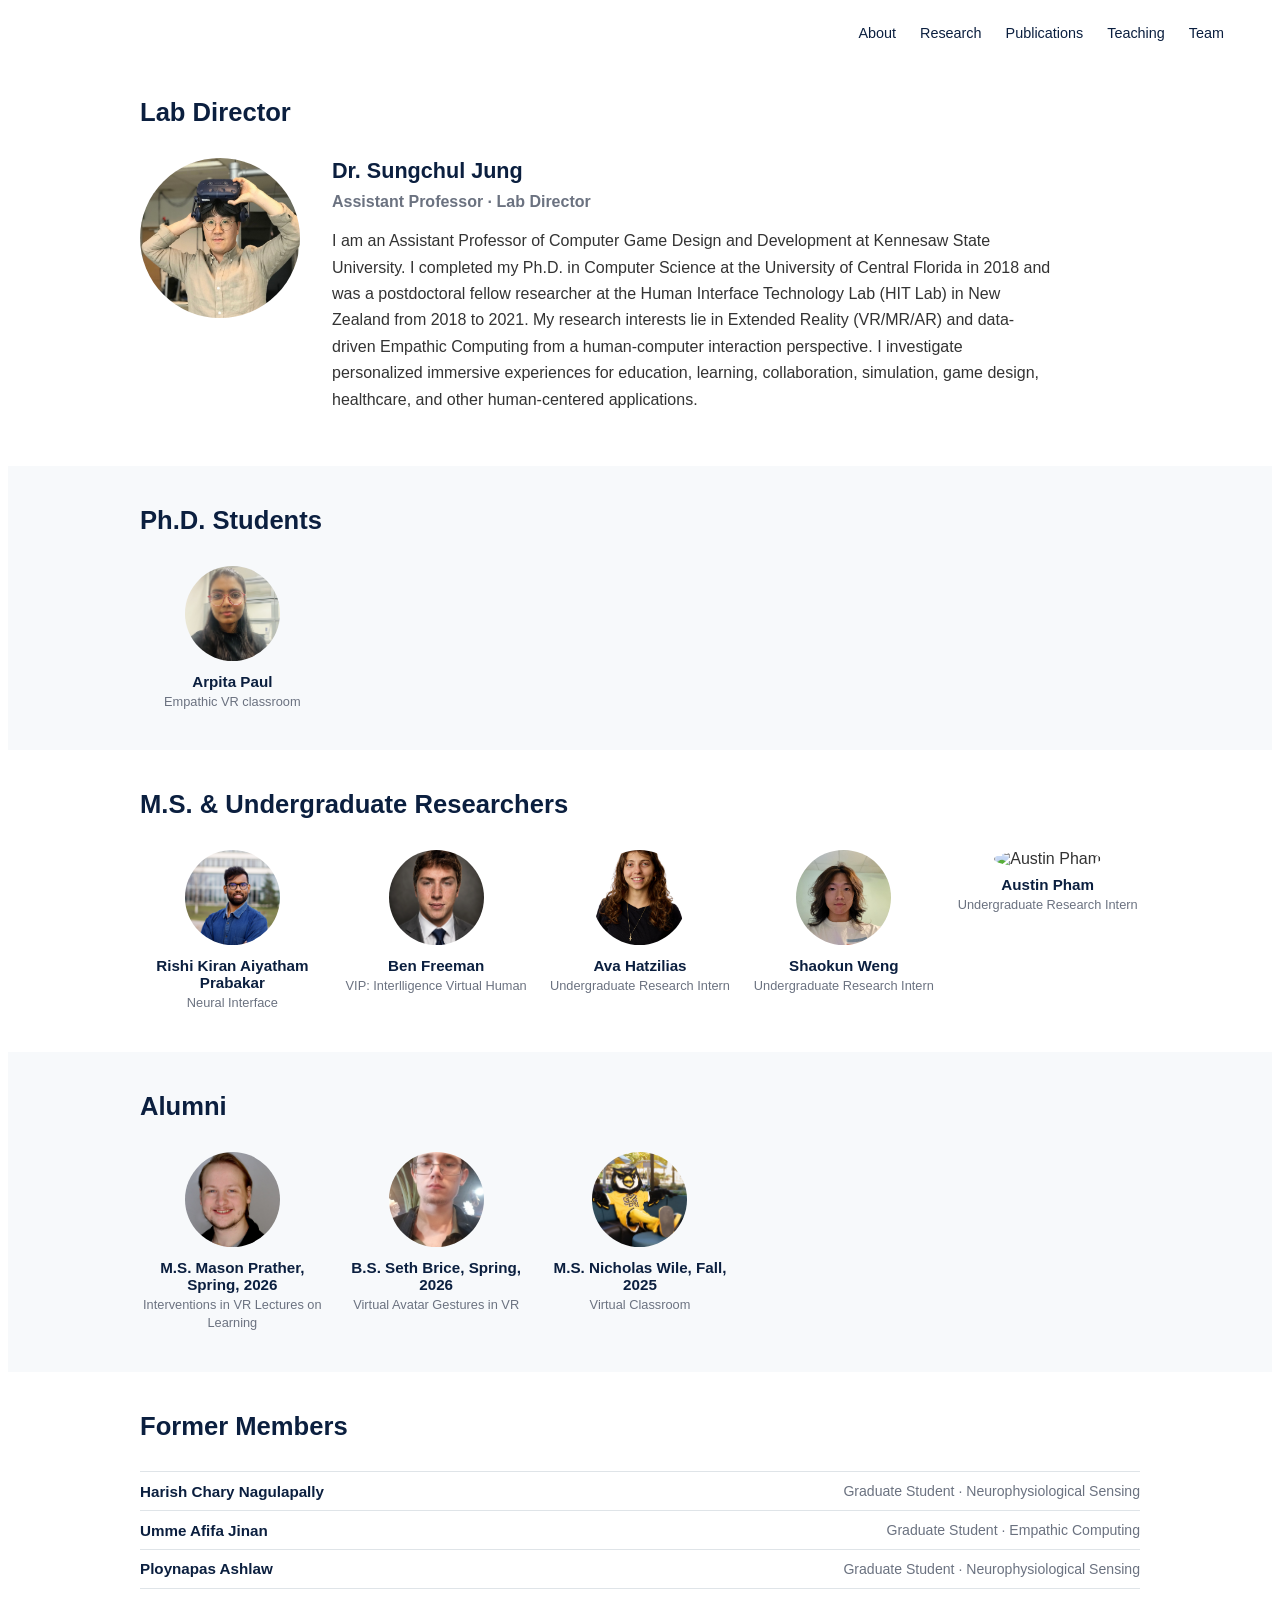
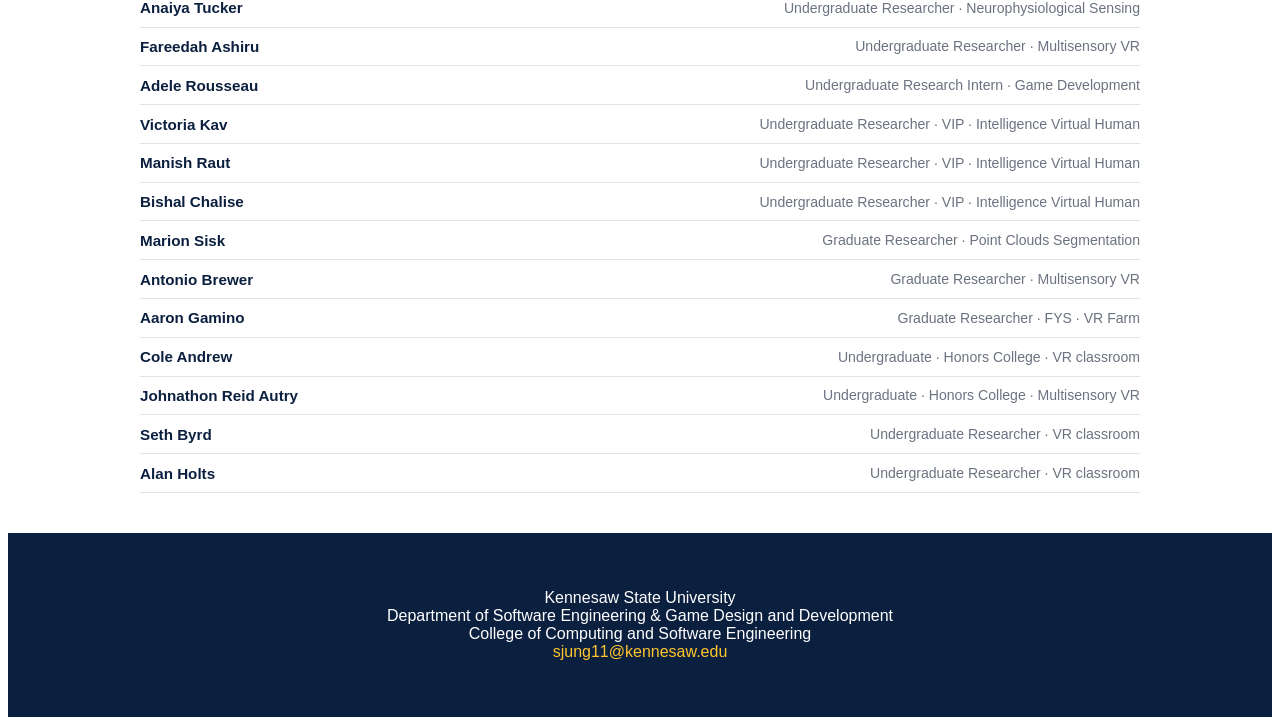
==== commit f902a1c7: "Update members.html" ====
--- a/members.html
+++ b/members.html
@@ -212,7 +212,7 @@
                  <article class="student-card">
 
                     <img
-                        src="images/member/shaokun.jpeg"
+                        src="images/member/shaokun.jpg"
                         alt="Shaokun Weng"
                     />
 
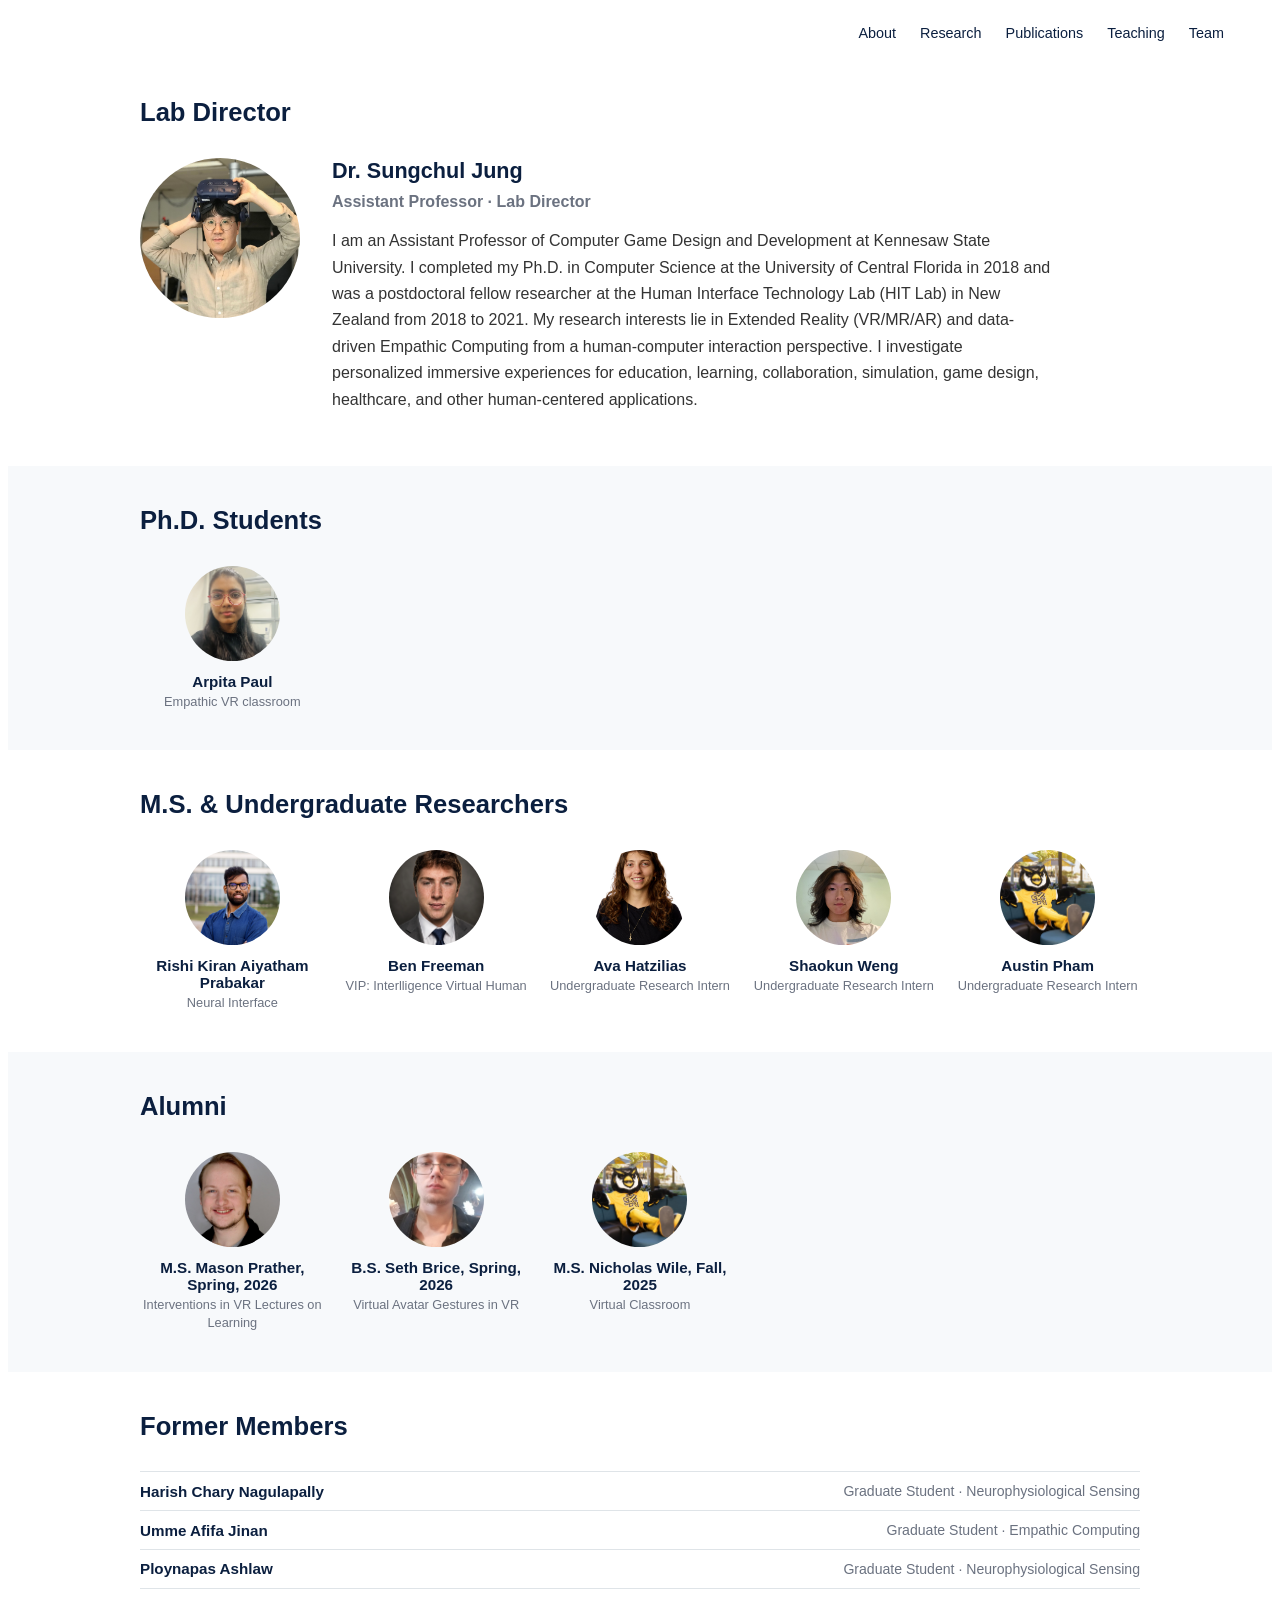
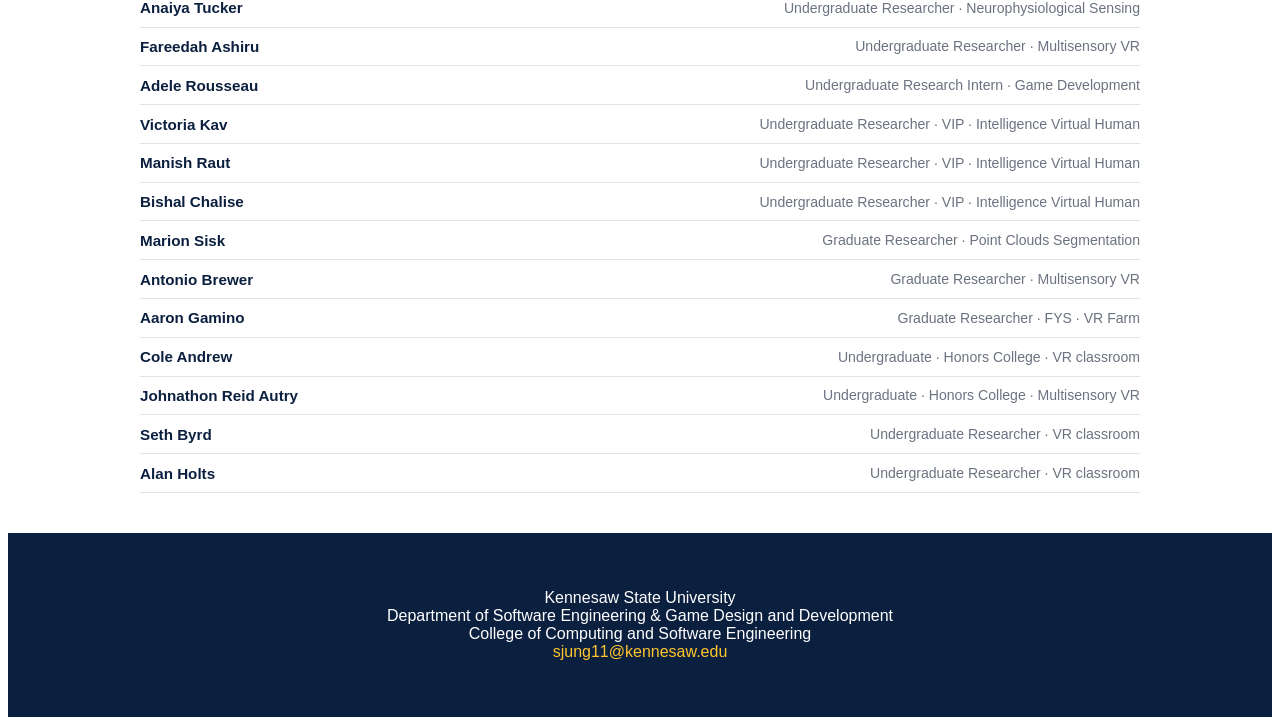
==== commit aa227e67: "Update members.html" ====
--- a/members.html
+++ b/members.html
@@ -229,7 +229,7 @@
                 <article class="student-card">
 
                     <img
-                        src="images/member/scrappy.jpeg"
+                        src="images/member/scrappy.jpg"
                         alt="Austin Pham"
                     />
 
